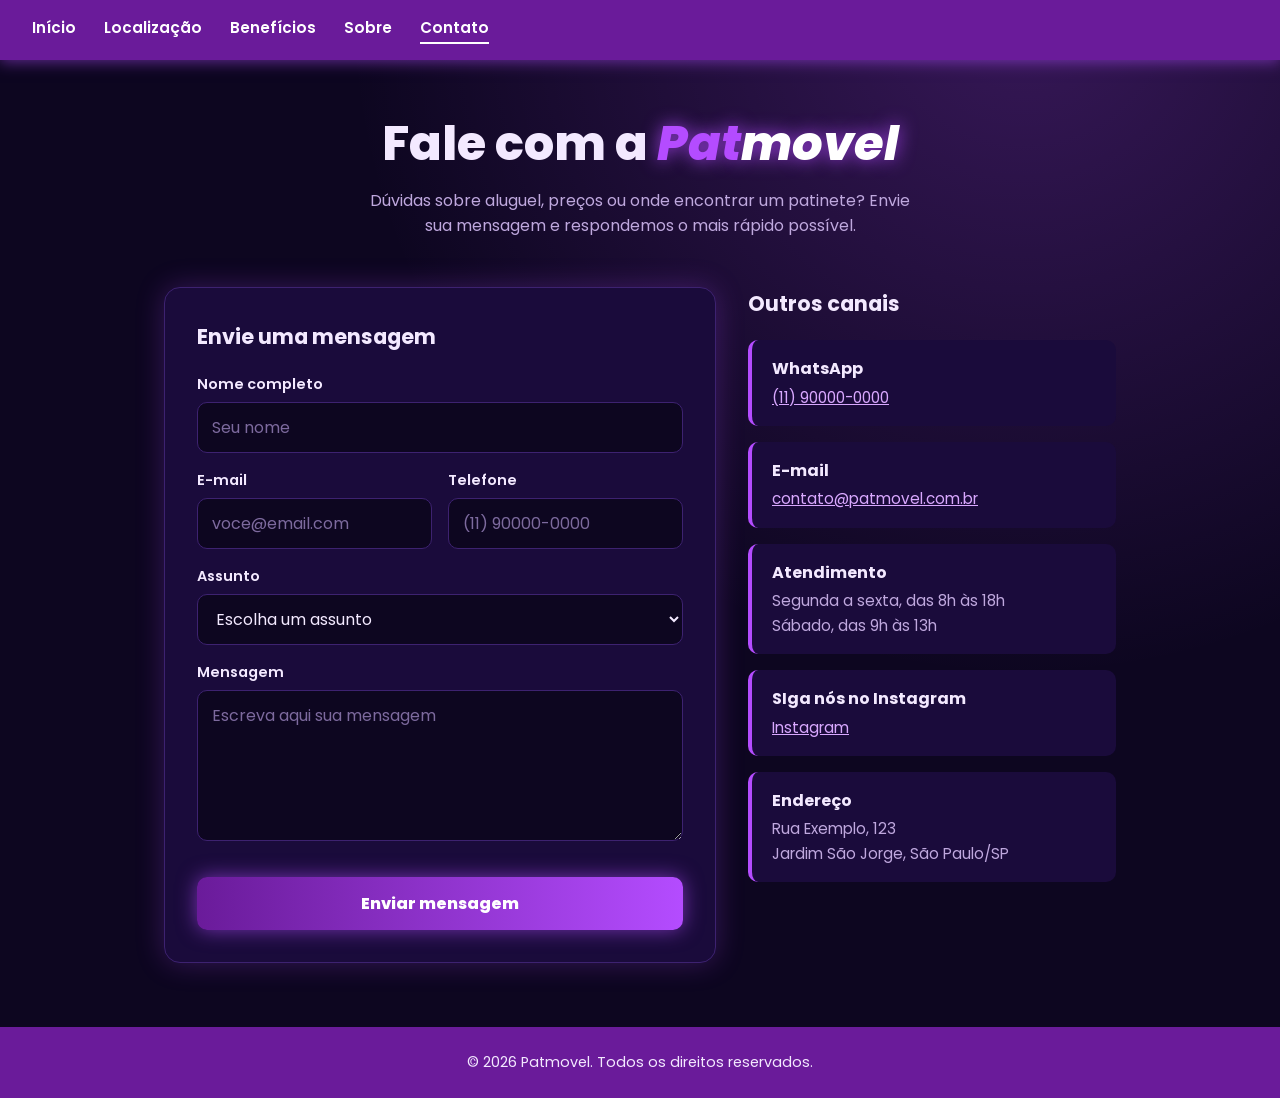
==== contato.html @ 3204e6c0 "introdução do site" ====
<!DOCTYPE html>
<html lang="pt-BR">
<head>
  <meta charset="UTF-8">
  <meta name="viewport" content="width=device-width, initial-scale=1.0">
  <title>Contato | Patmovel</title>
  <link rel="preconnect" href="https://fonts.googleapis.com">
  <link rel="preconnect" href="https://fonts.gstatic.com" crossorigin>
  <link href="https://fonts.googleapis.com/css2?family=Poppins:ital,wght@0,400;0,600;0,800;1,800&display=swap" rel="stylesheet">
  <link rel="stylesheet" href="contato.css">
</head>
<body>

  <!-- MENU (igual ao da página inicial) -->
  <header class="topo">
    <nav class="menu" aria-label="Menu principal">
      <a href="index.html">Início</a>
      <a href="index.html#localizacao">Localização</a>
      <a href="index.html#beneficios">Benefícios</a>
      <a href="index.html#sobre">Sobre</a>
      <a href="contato.html" class="ativo" aria-current="page">Contato</a>
    </nav>
  </header>

  <main>
    <!-- TÍTULO -->
    <section class="intro">
      <h1>Fale com a <span class="marca">Pat<strong>movel</strong></span></h1>
      <p>Dúvidas sobre aluguel, preços ou onde encontrar um patinete? Envie sua mensagem e respondemos o mais rápido possível.</p>
    </section>

    <section class="conteudo">

      <!-- FORMULÁRIO -->
      <form class="formulario" action="mailto:contato@patmovel.com.br" method="post" enctype="text/plain">
        <h2>Envie uma mensagem</h2>

        <label for="nome">Nome completo</label>
        <input type="text" id="nome" name="nome" placeholder="Seu nome" required>

        <div class="linha">
          <div>
            <label for="email">E-mail</label>
            <input type="email" id="email" name="email" placeholder="voce@email.com" required>
          </div>
          <div>
            <label for="telefone">Telefone</label>
            <input type="tel" id="telefone" name="telefone" placeholder="(11) 90000-0000">
          </div>
        </div>

        <label for="assunto">Assunto</label>
        <select id="assunto" name="assunto" required>
          <option value="" disabled selected>Escolha um assunto</option>
          <option>Dúvida sobre aluguel</option>
          <option>Preços e planos</option>
          <option>Problema com um patinete</option>
          <option>Sugestão</option>
          <option>Outro</option>
        </select>

        <label for="mensagem">Mensagem</label>
        <textarea id="mensagem" name="mensagem" rows="5" placeholder="Escreva aqui sua mensagem" required></textarea>

        <button type="submit">Enviar mensagem</button>
      </form>

      <!-- INFORMAÇÕES DE CONTATO -->
      <aside class="info">
        <h2>Outros canais</h2>

        <div class="card">
          <h3>WhatsApp</h3>
          <p><a href="https://wa.me/5511900000000">(11) 90000-0000</a></p>
        </div>

        <div class="card">
          <h3>E-mail</h3>
          <p><a href="mailto:contato@patmovel.com.br">contato@patmovel.com.br</a></p>
        </div>

        <div class="card">
          <h3>Atendimento</h3>
          <p>Segunda a sexta, das 8h às 18h<br>Sábado, das 9h às 13h</p>
        </div>

        <div class="card">
          <h3>SIga nós no Instagram</h3>
          <p>
            <a href="https://www.instagram.com/patmovel" target="_blank" rel="noopener noreferrer">Instagram</a><br>
            
          </p>
        </div>
        <div class="card">
          <h3>Endereço</h3>
          <p>Rua Exemplo, 123<br>Jardim São Jorge, São Paulo/SP</p>
        </div>

        
      </aside>

    </section>
  </main>

  <footer class="rodape">
    <p>&copy; 2026 Patmovel. Todos os direitos reservados.</p>
  </footer>

</body>
</html>
---- contato.css ----
/* ===== Cores do tema Patmovel ===== */
:root {
  --fundo: #0d0620;          /* azul-noite quase roxo */
  --fundo-card: #1a0b3b;     /* roxo escuro dos cartões */
  --roxo-menu: #6a1b9a;      /* roxo do menu */
  --roxo-neon: #b44cff;      /* brilho neon */
  --lilas: #d9a8ff;
  --texto: #f3e9ff;
  --texto-suave: #bfa8de;
  --borda: #3d2270;
}

/* ===== Base ===== */
* {
  box-sizing: border-box;
  margin: 0;
  padding: 0;
}

body {
  font-family: "Poppins", Arial, sans-serif;
  background:
    radial-gradient(circle at 80% 0%, rgba(180, 76, 255, 0.25), transparent 45%),
    var(--fundo);
  color: var(--texto);
  line-height: 1.6;
  min-height: 100vh;
}

a {
  color: var(--lilas);
}

/* ===== Menu ===== */
.topo {
  background: var(--roxo-menu);
  box-shadow: 0 2px 14px rgba(180, 76, 255, 0.5);
  position: sticky;
  top: 0;
  z-index: 10;
}

.menu {
  display: flex;
  flex-wrap: wrap;
  gap: 28px;
  padding: 16px 32px;
}

.menu a {
  color: #fff;
  text-decoration: none;
  font-weight: 600;
  font-size: 0.95rem;
  padding-bottom: 2px;
  border-bottom: 2px solid transparent;
  transition: border-color 0.2s;
}

.menu a:hover,
.menu a.ativo {
  border-bottom-color: #fff;
}

/* ===== Título ===== */
.intro {
  max-width: 720px;
  margin: 0 auto;
  padding: 56px 24px 24px;
  text-align: center;
}

.intro h1 {
  font-size: clamp(2rem, 5vw, 3rem);
  font-weight: 800;
  line-height: 1.15;
  margin-bottom: 16px;
}

/* Nome da marca no estilo do logo: itálico, "Pat" lilás e "movel" branco */
.marca {
  font-style: italic;
  color: var(--roxo-neon);
  text-shadow: 0 0 18px rgba(180, 76, 255, 0.8);
}

.marca strong {
  color: #fff;
  font-weight: 800;
}

.intro p {
  color: var(--texto-suave);
  max-width: 56ch;
  margin: 0 auto;
}

/* ===== Área principal: formulário + informações ===== */
.conteudo {
  display: grid;
  grid-template-columns: 1.5fr 1fr;
  gap: 32px;
  max-width: 1000px;
  margin: 0 auto;
  padding: 24px 24px 64px;
}

h2 {
  font-size: 1.3rem;
  margin-bottom: 20px;
}

/* ===== Formulário ===== */
.formulario {
  background: var(--fundo-card);
  border: 1px solid var(--borda);
  border-radius: 16px;
  padding: 32px;
  box-shadow: 0 0 28px rgba(180, 76, 255, 0.25);
}

.formulario label {
  display: block;
  font-size: 0.9rem;
  font-weight: 600;
  margin: 16px 0 6px;
}

.formulario input,
.formulario select,
.formulario textarea {
  width: 100%;
  padding: 12px 14px;
  font-family: inherit;
  font-size: 1rem;
  color: var(--texto);
  background: var(--fundo);
  border: 1px solid var(--borda);
  border-radius: 10px;
  transition: border-color 0.2s, box-shadow 0.2s;
}

.formulario textarea {
  resize: vertical;
}

.formulario input::placeholder,
.formulario textarea::placeholder {
  color: #7d6a9e;
}

.formulario input:focus,
.formulario select:focus,
.formulario textarea:focus {
  outline: none;
  border-color: var(--roxo-neon);
  box-shadow: 0 0 0 3px rgba(180, 76, 255, 0.35);
}

.linha {
  display: grid;
  grid-template-columns: 1fr 1fr;
  gap: 16px;
}

.formulario button {
  width: 100%;
  margin-top: 28px;
  padding: 14px;
  font-family: inherit;
  font-size: 1rem;
  font-weight: 800;
  color: #fff;
  background: linear-gradient(90deg, var(--roxo-menu), var(--roxo-neon));
  border: none;
  border-radius: 10px;
  cursor: pointer;
  box-shadow: 0 0 20px rgba(180, 76, 255, 0.6);
  transition: transform 0.15s, box-shadow 0.2s;
}

.formulario button:hover {
  transform: translateY(-2px);
  box-shadow: 0 0 30px rgba(180, 76, 255, 0.9);
}

.formulario button:focus-visible {
  outline: 3px solid #fff;
  outline-offset: 3px;
}

/* ===== Informações de contato ===== */
.card {
  background: var(--fundo-card);
  border-left: 4px solid var(--roxo-neon);
  border-radius: 10px;
  padding: 16px 20px;
  margin-bottom: 16px;
}

.card h3 {
  font-size: 1rem;
  margin-bottom: 4px;
}

.card p {
  color: var(--texto-suave);
  font-size: 0.95rem;
}

/* ===== Rodapé ===== */
.rodape {
  text-align: center;
  padding: 24px;
  background: var(--roxo-menu);
  font-size: 0.9rem;
}

/* ===== Celular e tablet ===== */
@media (max-width: 800px) {
  .conteudo {
    grid-template-columns: 1fr;
  }
}

@media (max-width: 500px) {
  .menu {
    gap: 16px;
    padding: 14px 16px;
  }

  .linha {
    grid-template-columns: 1fr;
    gap: 0;
  }

  .formulario {
    padding: 22px;
  }
}
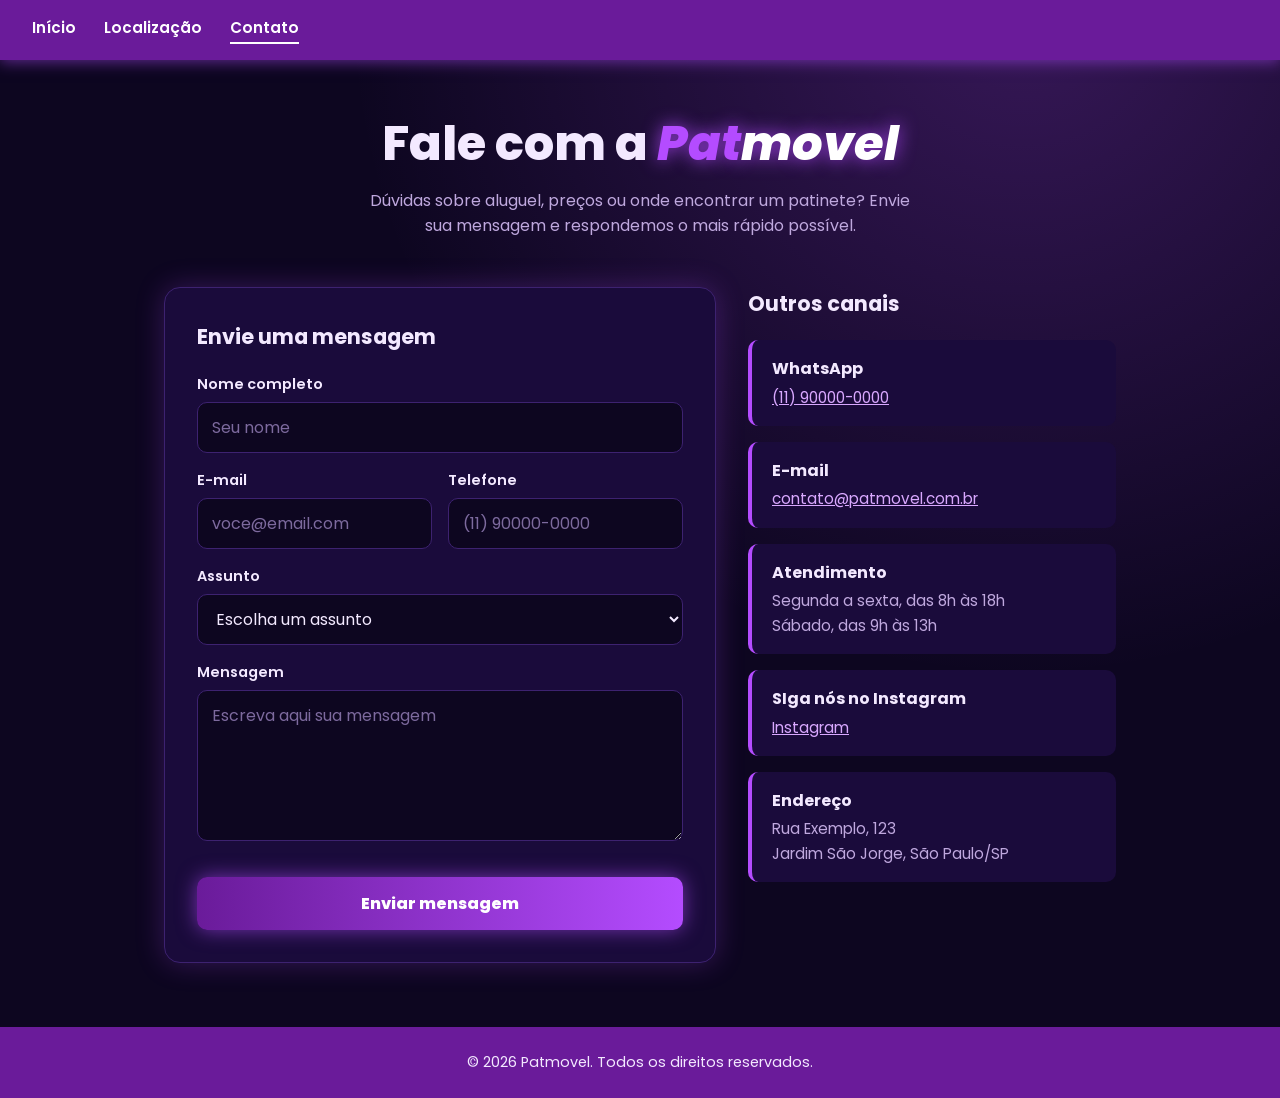
==== commit 318cb5d8: "tcc" ====
--- a/contato.html
+++ b/contato.html
@@ -11,19 +11,16 @@
 </head>
 <body>
 
-  <!-- MENU (igual ao da página inicial) -->
+
   <header class="topo">
     <nav class="menu" aria-label="Menu principal">
-      <a href="index.html">Início</a>
-      <a href="index.html#localizacao">Localização</a>
-      <a href="index.html#beneficios">Benefícios</a>
-      <a href="index.html#sobre">Sobre</a>
+      <a href="home.html">Início</a>
+      <a href="Localização.html">Localização</a>
       <a href="contato.html" class="ativo" aria-current="page">Contato</a>
     </nav>
   </header>
 
   <main>
-    <!-- TÍTULO -->
     <section class="intro">
       <h1>Fale com a <span class="marca">Pat<strong>movel</strong></span></h1>
       <p>Dúvidas sobre aluguel, preços ou onde encontrar um patinete? Envie sua mensagem e respondemos o mais rápido possível.</p>
@@ -31,7 +28,6 @@
 
     <section class="conteudo">
 
-      <!-- FORMULÁRIO -->
       <form class="formulario" action="mailto:contato@patmovel.com.br" method="post" enctype="text/plain">
         <h2>Envie uma mensagem</h2>
 
@@ -65,7 +61,6 @@
         <button type="submit">Enviar mensagem</button>
       </form>
 
-      <!-- INFORMAÇÕES DE CONTATO -->
       <aside class="info">
         <h2>Outros canais</h2>
 
--- a/contato.css
+++ b/contato.css
@@ -1,16 +1,15 @@
-/* ===== Cores do tema Patmovel ===== */
+
 :root {
-  --fundo: #0d0620;          /* azul-noite quase roxo */
-  --fundo-card: #1a0b3b;     /* roxo escuro dos cartões */
-  --roxo-menu: #6a1b9a;      /* roxo do menu */
-  --roxo-neon: #b44cff;      /* brilho neon */
+  --fundo: #0d0620;          
+  --fundo-card: #1a0b3b;     
+  --roxo-menu: #6a1b9a;      
+  --roxo-neon: #b44cff;      
   --lilas: #d9a8ff;
   --texto: #f3e9ff;
   --texto-suave: #bfa8de;
   --borda: #3d2270;
 }
 
-/* ===== Base ===== */
 * {
   box-sizing: border-box;
   margin: 0;
@@ -31,7 +30,6 @@
   color: var(--lilas);
 }
 
-/* ===== Menu ===== */
 .topo {
   background: var(--roxo-menu);
   box-shadow: 0 2px 14px rgba(180, 76, 255, 0.5);
@@ -62,7 +60,6 @@
   border-bottom-color: #fff;
 }
 
-/* ===== Título ===== */
 .intro {
   max-width: 720px;
   margin: 0 auto;
@@ -77,7 +74,6 @@
   margin-bottom: 16px;
 }
 
-/* Nome da marca no estilo do logo: itálico, "Pat" lilás e "movel" branco */
 .marca {
   font-style: italic;
   color: var(--roxo-neon);
@@ -95,7 +91,6 @@
   margin: 0 auto;
 }
 
-/* ===== Área principal: formulário + informações ===== */
 .conteudo {
   display: grid;
   grid-template-columns: 1.5fr 1fr;
@@ -110,7 +105,6 @@
   margin-bottom: 20px;
 }
 
-/* ===== Formulário ===== */
 .formulario {
   background: var(--fundo-card);
   border: 1px solid var(--borda);
@@ -189,7 +183,6 @@
   outline-offset: 3px;
 }
 
-/* ===== Informações de contato ===== */
 .card {
   background: var(--fundo-card);
   border-left: 4px solid var(--roxo-neon);
@@ -208,7 +201,6 @@
   font-size: 0.95rem;
 }
 
-/* ===== Rodapé ===== */
 .rodape {
   text-align: center;
   padding: 24px;
@@ -216,7 +208,7 @@
   font-size: 0.9rem;
 }
 
-/* ===== Celular e tablet ===== */
+
 @media (max-width: 800px) {
   .conteudo {
     grid-template-columns: 1fr;
